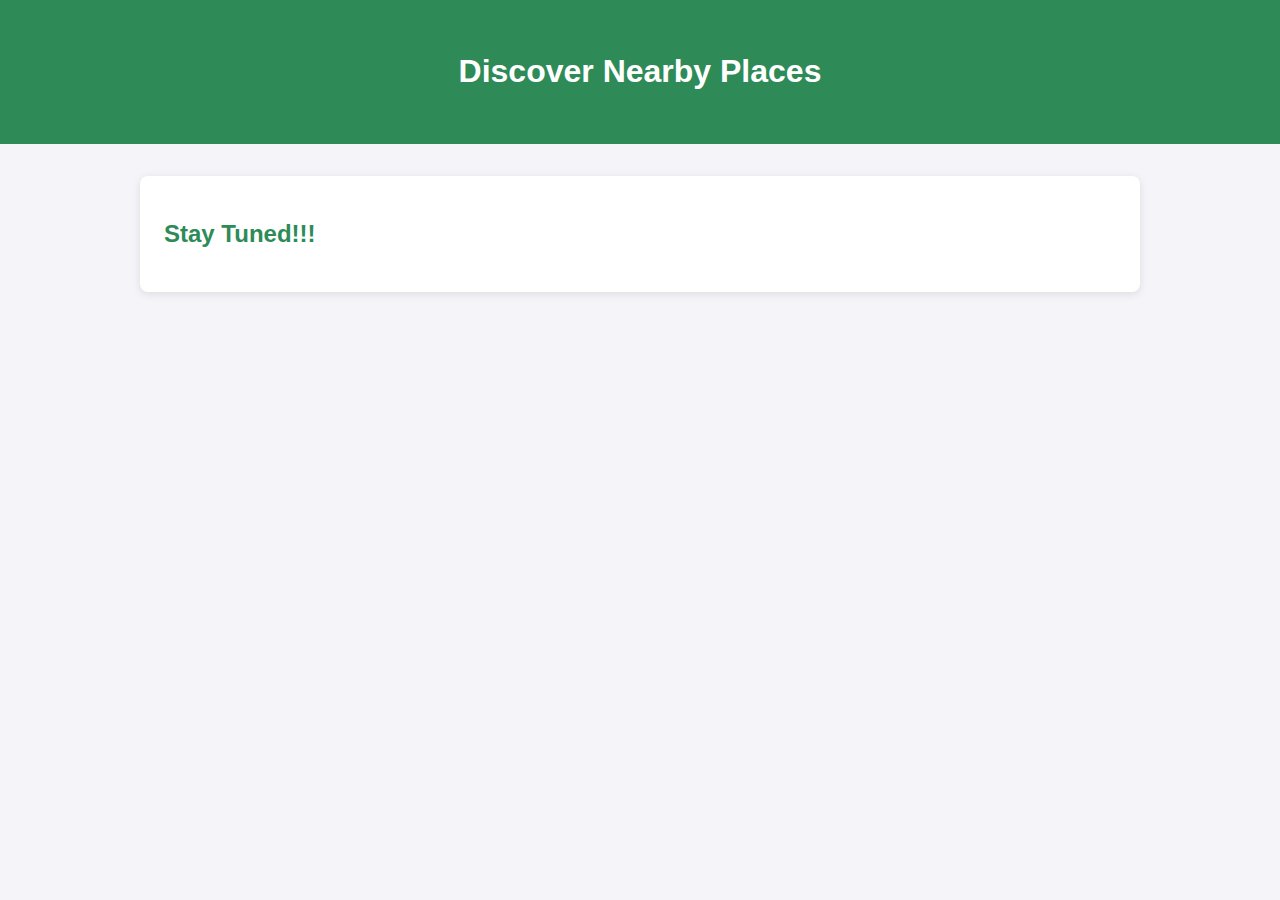
==== init-practice/discover-surroundings.html @ e10f8290 "Version 2" ====
<!DOCTYPE html>
<html lang="en">
<head>
  <meta charset="UTF-8">
  <meta name="viewport" content="width=device-width, initial-scale=1.0">
  <title>Discover Nearby Places</title>
  <style>
    body {
      font-family: 'Segoe UI', Tahoma, Geneva, Verdana, sans-serif;
      margin: 0;
      padding: 0;
      background-color: #f4f4f9;
      color: #333;
    }
    header {
      background-color: #2e8b57;
      color: white;
      padding: 2rem;
      text-align: center;
    }
    main {
      padding: 2rem;
      max-width: 1000px;
      margin: auto;
    }
    section {
      background: white;
      padding: 1.5rem;
      margin-bottom: 2rem;
      border-radius: 8px;
      box-shadow: 0 2px 8px rgba(0,0,0,0.1);
    }
    h2 {
      color: #2e8b57;
    }
    ul {
      padding-left: 1.5rem;
    }
    .waterfall-list li {
      margin-bottom: 0.5rem;
    }
    .section-image {
      width: 100%;
      max-height: 300px;
      object-fit: cover;
      border-radius: 8px;
      margin: 1rem 0;
    }
  </style>
</head>
<body>
  <header>
    <h1>Discover Nearby Places</h1>
  </header>

  <main>
<section>
    <h2> Stay Tuned!!!</h2>
    </section>
  </main>
<!--  <main>-->
<!--    <section>-->
<!--      <h2>Thenmala</h2>-->
<!--      <img src="https://organikos.net/wp-content/uploads/2013/10/then.jpg" alt="Thenmala Eco-Tourism" class="section-image">-->
<!--      <p>Thenmala is India’s first planned eco-tourism destination, located in the Kollam district of Kerala. This picturesque locale offers visitors a harmonious blend of natural beauty, adventure, and cultural experiences.</p>-->
<!--      <h3>Attractions and Activities:</h3>-->
<!--      <ul>-->
<!--        <li><strong>Adventure Zone:</strong> Trekking, mountain biking, and rock climbing.</li>-->
<!--        <li><strong>Leisure Zone:</strong> Serene pathways through sculpted gardens, ideal for relaxation and nature walks. </li>-->
<!--        <li><strong>Butterfly Safari:</strong> A dedicated garden attracts numerous butterfly species, offering a mesmerizing experience for nature enthusiasts. </li>-->
<!--        <li><strong>Musical Fountain:</strong> Water show with music and lights.</li>-->
<!--        <li><strong>Boating:</strong> Scenic boat rides on the Thenmala reservoir.</li>-->
<!--      </ul>-->
<!--      <h3>Accessibility:</h3>-->
<!--      <p>-->
<!--          Well-connected by road and rail, making it easily accessible from our resort. The nearest railway station is Thenmala Railway Station. For those traveling by road, Thenmala is connected by well-maintained highways, ensuring a smooth journey.-->
<!--      </p>-->
<!--    </section>-->

<!--    <section>-->
<!--      <h2>Thirumalai Kovil</h2>-->
<!--      <img src="https://i.ytimg.com/vi/dADfcf6yfVs/maxresdefault.jpg" alt="Thirumalai Kovil" class="section-image">-->
<!--      <p>Located in Panpoli village near Sengottai, Tamil Nadu, this hilltop temple is dedicated to Lord Murugan. Perched at an elevation of approximately 400 meters, the temple offers panoramic views of the surrounding Western Ghats. </p>-->
<!--      <h3>Historical Significance:</h3>-->
<!--      <p>-->
<!--          The temple is believed to have been constructed during the Pandya dynasty. Saint Arunagirinathar, a renowned Tamil poet and devotee of Lord Murugan, has praised this shrine in his hymns.-->
<!--      </p>-->
<!--      <h3>Architecture:</h3>-->
<!--      <p>Originally accessed by 624 steps; now accessible via a hill road.The temple complex includes a shrine for Goddess Thirumalai Kaali Amman and is surrounded by lush coconut plantations and picturesque villages. </p>-->
<!--      <h3>Festivals:</h3>-->
<!--      <p>Major celebration: <strong>Thai Pusam</strong> (January-February).</p>-->
<!--      <h3>Visitor Info:</h3>-->
<!--      <ul>-->
<!--        <li><strong>Timings:</strong> 6:00 AM - 1:30 PM & 4:30 PM - 8:15 PM</li>-->
<!--        <li><strong>Accessibility:</strong> 10 km from Shencottai; Frequent buses available.</li>-->
<!--        <li><strong>Accommodation:</strong> Nearby towns: Tenkasi, Shenkottai, Courtallam.</li>-->
<!--      </ul>-->
<!--    </section>-->

<!--    <section>-->
<!--      <h2>Kasi Viswanathar Temple, Tenkasi</h2>-->
<!--      <img src="https://tntemplesproject.in/wp-content/uploads/2021/02/2018-09-30-7-gv15-2-2-kasi-viswanathar-tenkasi-tirunelveli-17.jpg" alt="Kasi Viswanathar Temple" class="section-image">-->
<!--      <p>Dedicated to Lord Shiva, worshipped here as Kasi Viswanathar, and Parvathi, this 13th-century temple is known as the "Kasi of the South."</p>-->
<!--      <h3>Highlights:</h3>-->
<!--      <ul>-->
<!--        <li><strong>Historical:</strong> Built by Pandya king Parakrama Pandyan; Vedic and Puranic traditions recorded.</li>-->
<!--        <li><strong>Architecture:</strong> Features a 180-foot, seven-tiered gopuram with intricate carvings.</li>-->
<!--      </ul>-->
<!--      <h3>Festivals:</h3>-->
<!--      <ul>-->
<!--        <li>Maasi Maham (Feb-Mar)</li>-->
<!--        <li>Thirukalyanam (Oct-Nov)</li>-->
<!--        <li>Navarathri, Thaipusam</li>-->
<!--      </ul>-->
<!--      <h3>Visiting Info:</h3>-->
<!--      <ul>-->
<!--        <li><strong>Timings:</strong> 6:00 AM - 12:00 PM & 4:00 PM - 8:30 PM</li>-->
<!--        <li><strong>Location:</strong> 1.5 km from Tenkasi Bus Station; 5 km from Courtallam</li>-->
<!--      </ul>-->
<!--    </section>-->

<!--    <section>-->
<!--      <h2>Waterfalls Around Courtallam</h2>-->
<!--      <img src="https://upload.wikimedia.org/wikipedia/commons/2/2d/Courtallam_Five_Falls.jpg" alt="Courtallam Waterfalls" class="section-image">-->
<!--      <ul class="waterfall-list">-->
<!--        <li><strong>Five Falls:</strong> Splits into five streams, resembling a cobra’s head.</li>-->
<!--        <li><strong>Old Courtallam Falls:</strong> A 200-ft fall with gentle steps; peaceful ambiance.</li>-->
<!--        <li><strong>Shenbaga Devi Falls:</strong> 42-ft fall amidst forests with temple and ancient inscriptions.</li>-->
<!--        <li><strong>Honey Falls:</strong> Remote, clear waters, reached by forest trek.</li>-->
<!--        <li><strong>Tiger Falls:</strong> Smaller, quiet fall near the main town.</li>-->
<!--        <li><strong>Small Falls:</strong> Safe and ideal for children and the elderly.</li>-->
<!--        <li><strong>Fruit Garden Falls:</strong> Surrounded by orchards; also called Orchard Falls.</li>-->
<!--        <li><strong>Palaruvi Falls:</strong> In Kerala; 91 meters high, known as "Stream of Milk."</li>-->
<!--      </ul>-->
<!--      <p>Note: Check local conditions before visiting, especially during monsoon.</p>-->
<!--    </section>-->
<!--  </main>-->
</body>
</html>
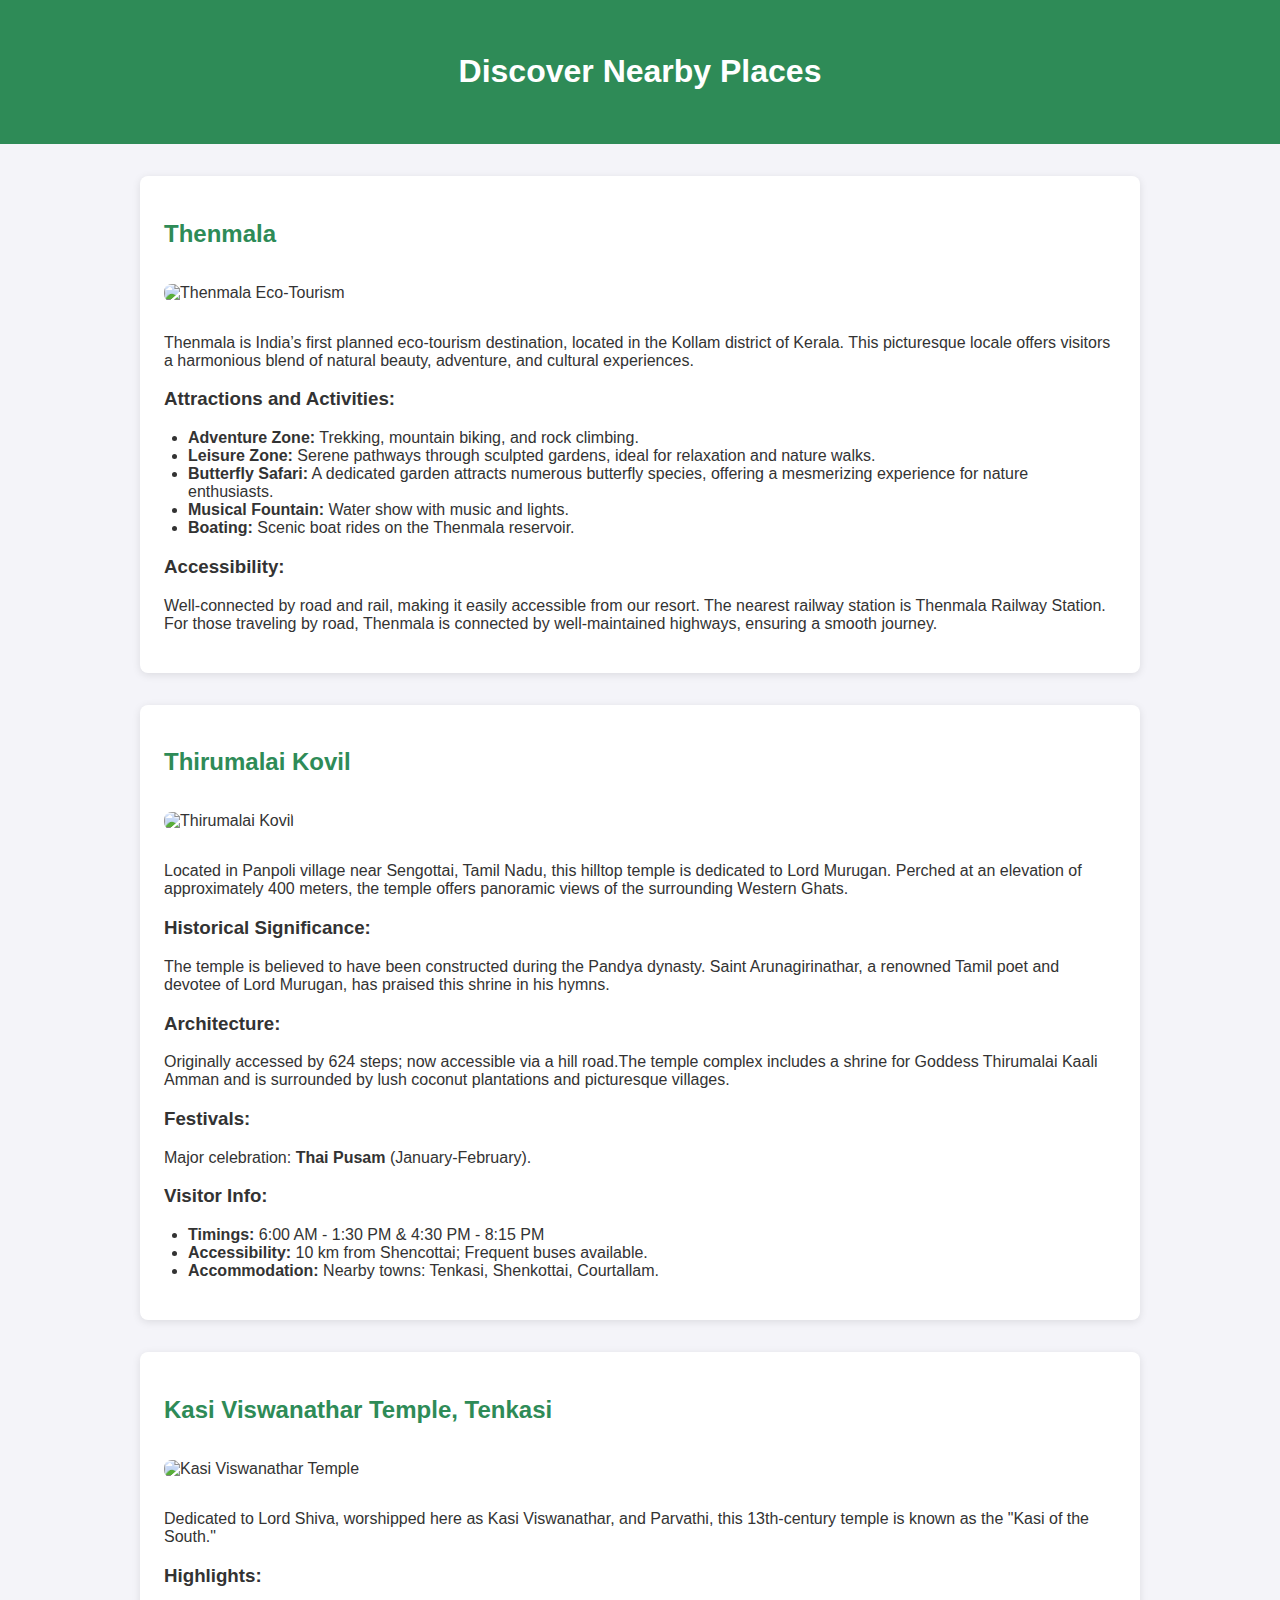
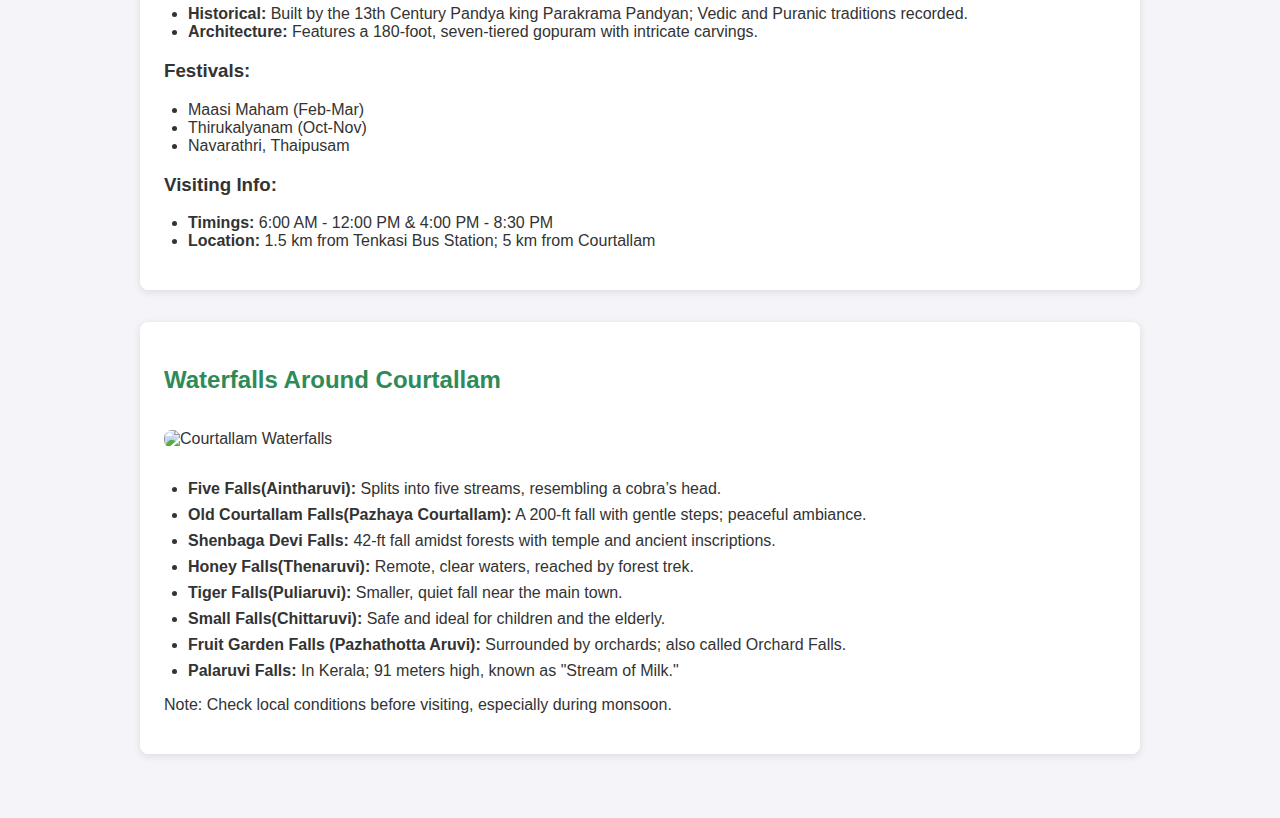
==== commit 7a9e3bd3: "Added discover nearby places" ====
--- a/init-practice/discover-surroundings.html
+++ b/init-practice/discover-surroundings.html
@@ -53,87 +53,87 @@
     <h1>Discover Nearby Places</h1>
   </header>
 
+<!--  <main>-->
+<!--<section>-->
+<!--    <h2> Stay Tuned!!!</h2>-->
+<!--    </section>-->
+<!--  </main>-->
   <main>
-<section>
-    <h2> Stay Tuned!!!</h2>
+    <section>
+      <h2>Thenmala</h2>
+      <img src="https://organikos.net/wp-content/uploads/2013/10/then.jpg" alt="Thenmala Eco-Tourism" class="section-image">
+      <p>Thenmala is India’s first planned eco-tourism destination, located in the Kollam district of Kerala. This picturesque locale offers visitors a harmonious blend of natural beauty, adventure, and cultural experiences.</p>
+      <h3>Attractions and Activities:</h3>
+      <ul>
+        <li><strong>Adventure Zone:</strong> Trekking, mountain biking, and rock climbing.</li>
+        <li><strong>Leisure Zone:</strong> Serene pathways through sculpted gardens, ideal for relaxation and nature walks. </li>
+        <li><strong>Butterfly Safari:</strong> A dedicated garden attracts numerous butterfly species, offering a mesmerizing experience for nature enthusiasts. </li>
+        <li><strong>Musical Fountain:</strong> Water show with music and lights.</li>
+        <li><strong>Boating:</strong> Scenic boat rides on the Thenmala reservoir.</li>
+      </ul>
+      <h3>Accessibility:</h3>
+      <p>
+          Well-connected by road and rail, making it easily accessible from our resort. The nearest railway station is Thenmala Railway Station. For those traveling by road, Thenmala is connected by well-maintained highways, ensuring a smooth journey.
+      </p>
+    </section>
+
+    <section>
+      <h2>Thirumalai Kovil</h2>
+      <img src="https://i.ytimg.com/vi/dADfcf6yfVs/maxresdefault.jpg" alt="Thirumalai Kovil" class="section-image">
+      <p>Located in Panpoli village near Sengottai, Tamil Nadu, this hilltop temple is dedicated to Lord Murugan. Perched at an elevation of approximately 400 meters, the temple offers panoramic views of the surrounding Western Ghats. </p>
+      <h3>Historical Significance:</h3>
+      <p>
+          The temple is believed to have been constructed during the Pandya dynasty. Saint Arunagirinathar, a renowned Tamil poet and devotee of Lord Murugan, has praised this shrine in his hymns.
+      </p>
+      <h3>Architecture:</h3>
+      <p>Originally accessed by 624 steps; now accessible via a hill road.The temple complex includes a shrine for Goddess Thirumalai Kaali Amman and is surrounded by lush coconut plantations and picturesque villages. </p>
+      <h3>Festivals:</h3>
+      <p>Major celebration: <strong>Thai Pusam</strong> (January-February).</p>
+      <h3>Visitor Info:</h3>
+      <ul>
+        <li><strong>Timings:</strong> 6:00 AM - 1:30 PM & 4:30 PM - 8:15 PM</li>
+        <li><strong>Accessibility:</strong> 10 km from Shencottai; Frequent buses available.</li>
+        <li><strong>Accommodation:</strong> Nearby towns: Tenkasi, Shenkottai, Courtallam.</li>
+      </ul>
+    </section>
+
+    <section>
+      <h2>Kasi Viswanathar Temple, Tenkasi</h2>
+      <img src="https://tntemplesproject.in/wp-content/uploads/2021/02/2018-09-30-7-gv15-2-2-kasi-viswanathar-tenkasi-tirunelveli-17.jpg" alt="Kasi Viswanathar Temple" class="section-image">
+      <p>Dedicated to Lord Shiva, worshipped here as Kasi Viswanathar, and Parvathi, this 13th-century temple is known as the "Kasi of the South."</p>
+      <h3>Highlights:</h3>
+      <ul>
+        <li><strong>Historical:</strong> Built by the 13th Century Pandya king Parakrama Pandyan; Vedic and Puranic traditions recorded.</li>
+        <li><strong>Architecture:</strong> Features a 180-foot, seven-tiered gopuram with intricate carvings.</li>
+      </ul>
+      <h3>Festivals:</h3>
+      <ul>
+        <li>Maasi Maham (Feb-Mar)</li>
+        <li>Thirukalyanam (Oct-Nov)</li>
+        <li>Navarathri, Thaipusam</li>
+      </ul>
+      <h3>Visiting Info:</h3>
+      <ul>
+        <li><strong>Timings:</strong> 6:00 AM - 12:00 PM & 4:00 PM - 8:30 PM</li>
+        <li><strong>Location:</strong> 1.5 km from Tenkasi Bus Station; 5 km from Courtallam</li>
+      </ul>
+    </section>
+
+    <section>
+      <h2>Waterfalls Around Courtallam</h2>
+      <img src="https://avathioutdoors.gumlet.io/travelGuide/dev/kanyakumari_P4857.jpg?format=webp&w=600&dpr=2.6" alt="Courtallam Waterfalls" class="section-image">
+      <ul class="waterfall-list">
+        <li><strong>Five Falls(Aintharuvi):</strong> Splits into five streams, resembling a cobra’s head.</li>
+        <li><strong>Old Courtallam Falls(Pazhaya Courtallam):</strong> A 200-ft fall with gentle steps; peaceful ambiance.</li>
+        <li><strong>Shenbaga Devi Falls:</strong> 42-ft fall amidst forests with temple and ancient inscriptions.</li>
+        <li><strong>Honey Falls(Thenaruvi):</strong> Remote, clear waters, reached by forest trek.</li>
+        <li><strong>Tiger Falls(Puliaruvi):</strong> Smaller, quiet fall near the main town.</li>
+        <li><strong>Small Falls(Chittaruvi):</strong> Safe and ideal for children and the elderly.</li>
+        <li><strong>Fruit Garden Falls (Pazhathotta Aruvi):</strong> Surrounded by orchards; also called Orchard Falls.</li>
+        <li><strong>Palaruvi Falls:</strong> In Kerala; 91 meters high, known as "Stream of Milk."</li>
+      </ul>
+      <p>Note: Check local conditions before visiting, especially during monsoon.</p>
     </section>
   </main>
-<!--  <main>-->
-<!--    <section>-->
-<!--      <h2>Thenmala</h2>-->
-<!--      <img src="https://organikos.net/wp-content/uploads/2013/10/then.jpg" alt="Thenmala Eco-Tourism" class="section-image">-->
-<!--      <p>Thenmala is India’s first planned eco-tourism destination, located in the Kollam district of Kerala. This picturesque locale offers visitors a harmonious blend of natural beauty, adventure, and cultural experiences.</p>-->
-<!--      <h3>Attractions and Activities:</h3>-->
-<!--      <ul>-->
-<!--        <li><strong>Adventure Zone:</strong> Trekking, mountain biking, and rock climbing.</li>-->
-<!--        <li><strong>Leisure Zone:</strong> Serene pathways through sculpted gardens, ideal for relaxation and nature walks. </li>-->
-<!--        <li><strong>Butterfly Safari:</strong> A dedicated garden attracts numerous butterfly species, offering a mesmerizing experience for nature enthusiasts. </li>-->
-<!--        <li><strong>Musical Fountain:</strong> Water show with music and lights.</li>-->
-<!--        <li><strong>Boating:</strong> Scenic boat rides on the Thenmala reservoir.</li>-->
-<!--      </ul>-->
-<!--      <h3>Accessibility:</h3>-->
-<!--      <p>-->
-<!--          Well-connected by road and rail, making it easily accessible from our resort. The nearest railway station is Thenmala Railway Station. For those traveling by road, Thenmala is connected by well-maintained highways, ensuring a smooth journey.-->
-<!--      </p>-->
-<!--    </section>-->
-
-<!--    <section>-->
-<!--      <h2>Thirumalai Kovil</h2>-->
-<!--      <img src="https://i.ytimg.com/vi/dADfcf6yfVs/maxresdefault.jpg" alt="Thirumalai Kovil" class="section-image">-->
-<!--      <p>Located in Panpoli village near Sengottai, Tamil Nadu, this hilltop temple is dedicated to Lord Murugan. Perched at an elevation of approximately 400 meters, the temple offers panoramic views of the surrounding Western Ghats. </p>-->
-<!--      <h3>Historical Significance:</h3>-->
-<!--      <p>-->
-<!--          The temple is believed to have been constructed during the Pandya dynasty. Saint Arunagirinathar, a renowned Tamil poet and devotee of Lord Murugan, has praised this shrine in his hymns.-->
-<!--      </p>-->
-<!--      <h3>Architecture:</h3>-->
-<!--      <p>Originally accessed by 624 steps; now accessible via a hill road.The temple complex includes a shrine for Goddess Thirumalai Kaali Amman and is surrounded by lush coconut plantations and picturesque villages. </p>-->
-<!--      <h3>Festivals:</h3>-->
-<!--      <p>Major celebration: <strong>Thai Pusam</strong> (January-February).</p>-->
-<!--      <h3>Visitor Info:</h3>-->
-<!--      <ul>-->
-<!--        <li><strong>Timings:</strong> 6:00 AM - 1:30 PM & 4:30 PM - 8:15 PM</li>-->
-<!--        <li><strong>Accessibility:</strong> 10 km from Shencottai; Frequent buses available.</li>-->
-<!--        <li><strong>Accommodation:</strong> Nearby towns: Tenkasi, Shenkottai, Courtallam.</li>-->
-<!--      </ul>-->
-<!--    </section>-->
-
-<!--    <section>-->
-<!--      <h2>Kasi Viswanathar Temple, Tenkasi</h2>-->
-<!--      <img src="https://tntemplesproject.in/wp-content/uploads/2021/02/2018-09-30-7-gv15-2-2-kasi-viswanathar-tenkasi-tirunelveli-17.jpg" alt="Kasi Viswanathar Temple" class="section-image">-->
-<!--      <p>Dedicated to Lord Shiva, worshipped here as Kasi Viswanathar, and Parvathi, this 13th-century temple is known as the "Kasi of the South."</p>-->
-<!--      <h3>Highlights:</h3>-->
-<!--      <ul>-->
-<!--        <li><strong>Historical:</strong> Built by Pandya king Parakrama Pandyan; Vedic and Puranic traditions recorded.</li>-->
-<!--        <li><strong>Architecture:</strong> Features a 180-foot, seven-tiered gopuram with intricate carvings.</li>-->
-<!--      </ul>-->
-<!--      <h3>Festivals:</h3>-->
-<!--      <ul>-->
-<!--        <li>Maasi Maham (Feb-Mar)</li>-->
-<!--        <li>Thirukalyanam (Oct-Nov)</li>-->
-<!--        <li>Navarathri, Thaipusam</li>-->
-<!--      </ul>-->
-<!--      <h3>Visiting Info:</h3>-->
-<!--      <ul>-->
-<!--        <li><strong>Timings:</strong> 6:00 AM - 12:00 PM & 4:00 PM - 8:30 PM</li>-->
-<!--        <li><strong>Location:</strong> 1.5 km from Tenkasi Bus Station; 5 km from Courtallam</li>-->
-<!--      </ul>-->
-<!--    </section>-->
-
-<!--    <section>-->
-<!--      <h2>Waterfalls Around Courtallam</h2>-->
-<!--      <img src="https://upload.wikimedia.org/wikipedia/commons/2/2d/Courtallam_Five_Falls.jpg" alt="Courtallam Waterfalls" class="section-image">-->
-<!--      <ul class="waterfall-list">-->
-<!--        <li><strong>Five Falls:</strong> Splits into five streams, resembling a cobra’s head.</li>-->
-<!--        <li><strong>Old Courtallam Falls:</strong> A 200-ft fall with gentle steps; peaceful ambiance.</li>-->
-<!--        <li><strong>Shenbaga Devi Falls:</strong> 42-ft fall amidst forests with temple and ancient inscriptions.</li>-->
-<!--        <li><strong>Honey Falls:</strong> Remote, clear waters, reached by forest trek.</li>-->
-<!--        <li><strong>Tiger Falls:</strong> Smaller, quiet fall near the main town.</li>-->
-<!--        <li><strong>Small Falls:</strong> Safe and ideal for children and the elderly.</li>-->
-<!--        <li><strong>Fruit Garden Falls:</strong> Surrounded by orchards; also called Orchard Falls.</li>-->
-<!--        <li><strong>Palaruvi Falls:</strong> In Kerala; 91 meters high, known as "Stream of Milk."</li>-->
-<!--      </ul>-->
-<!--      <p>Note: Check local conditions before visiting, especially during monsoon.</p>-->
-<!--    </section>-->
-<!--  </main>-->
 </body>
 </html>
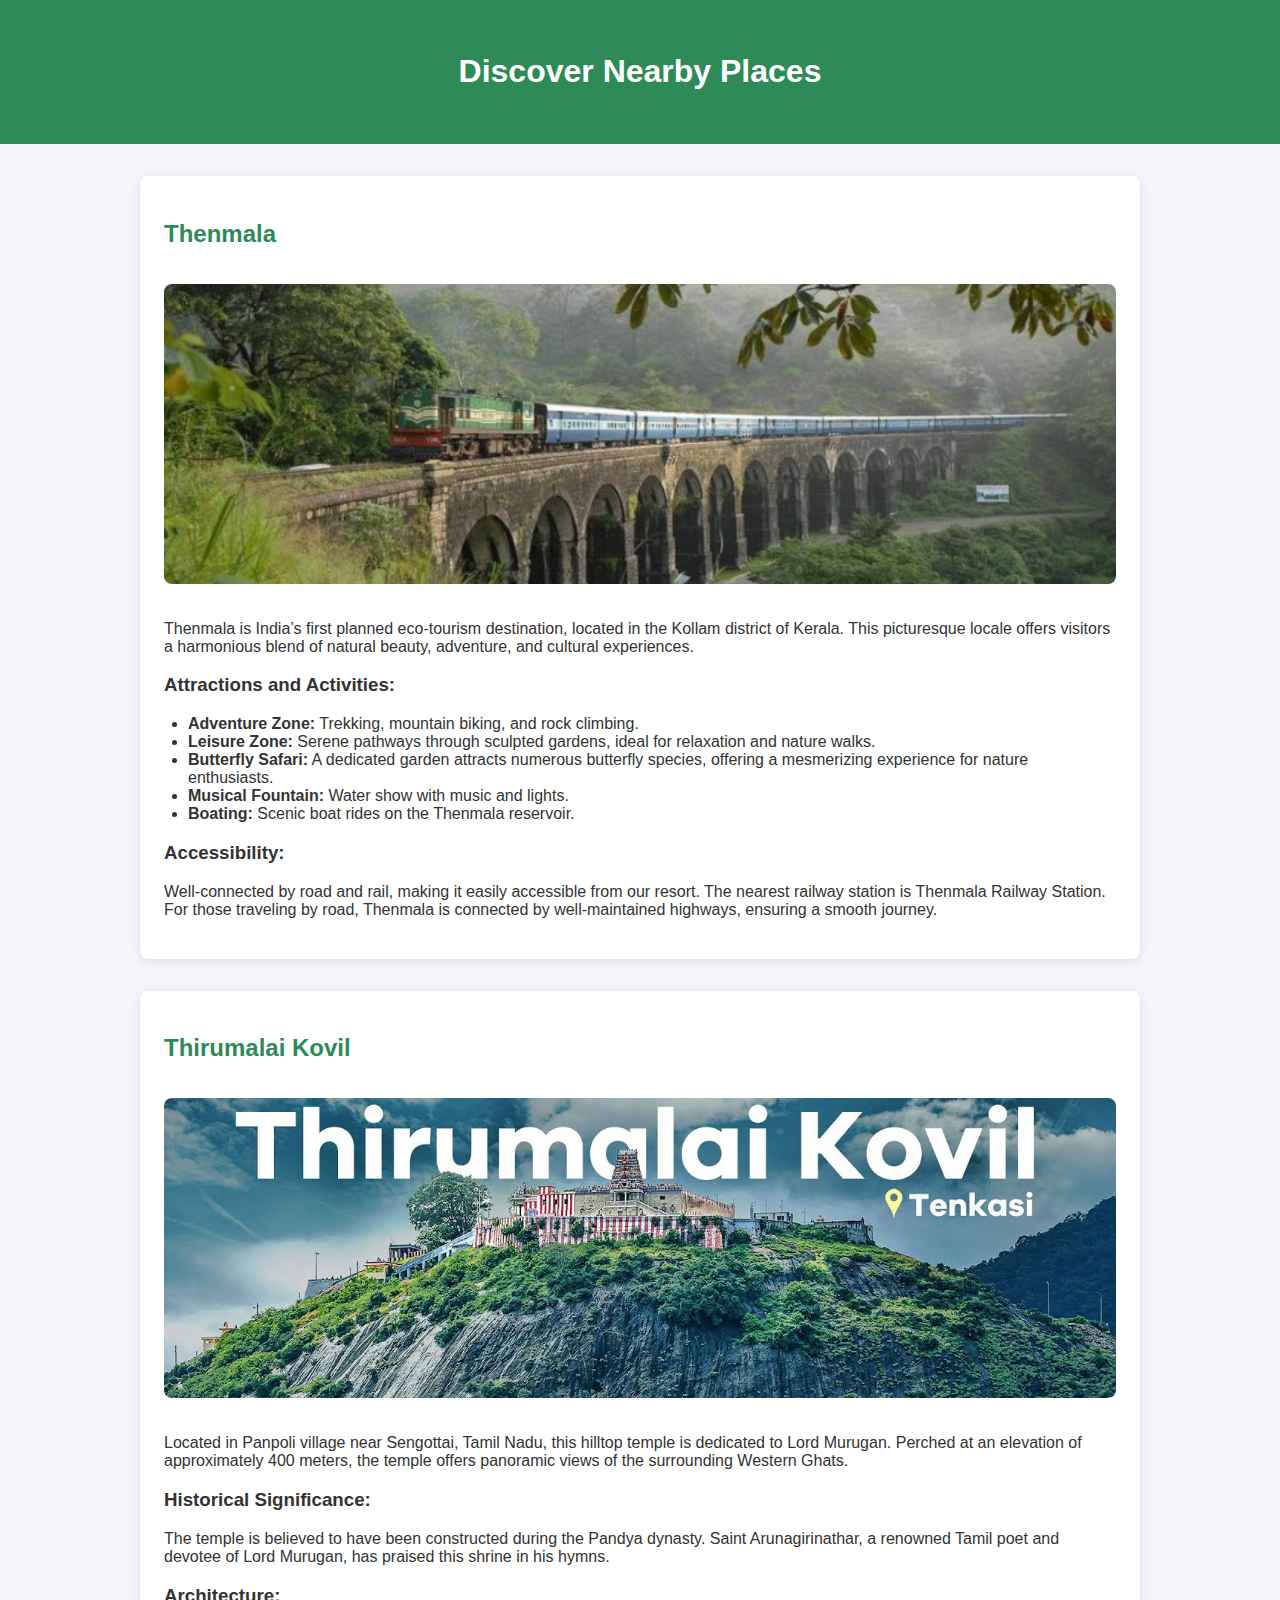
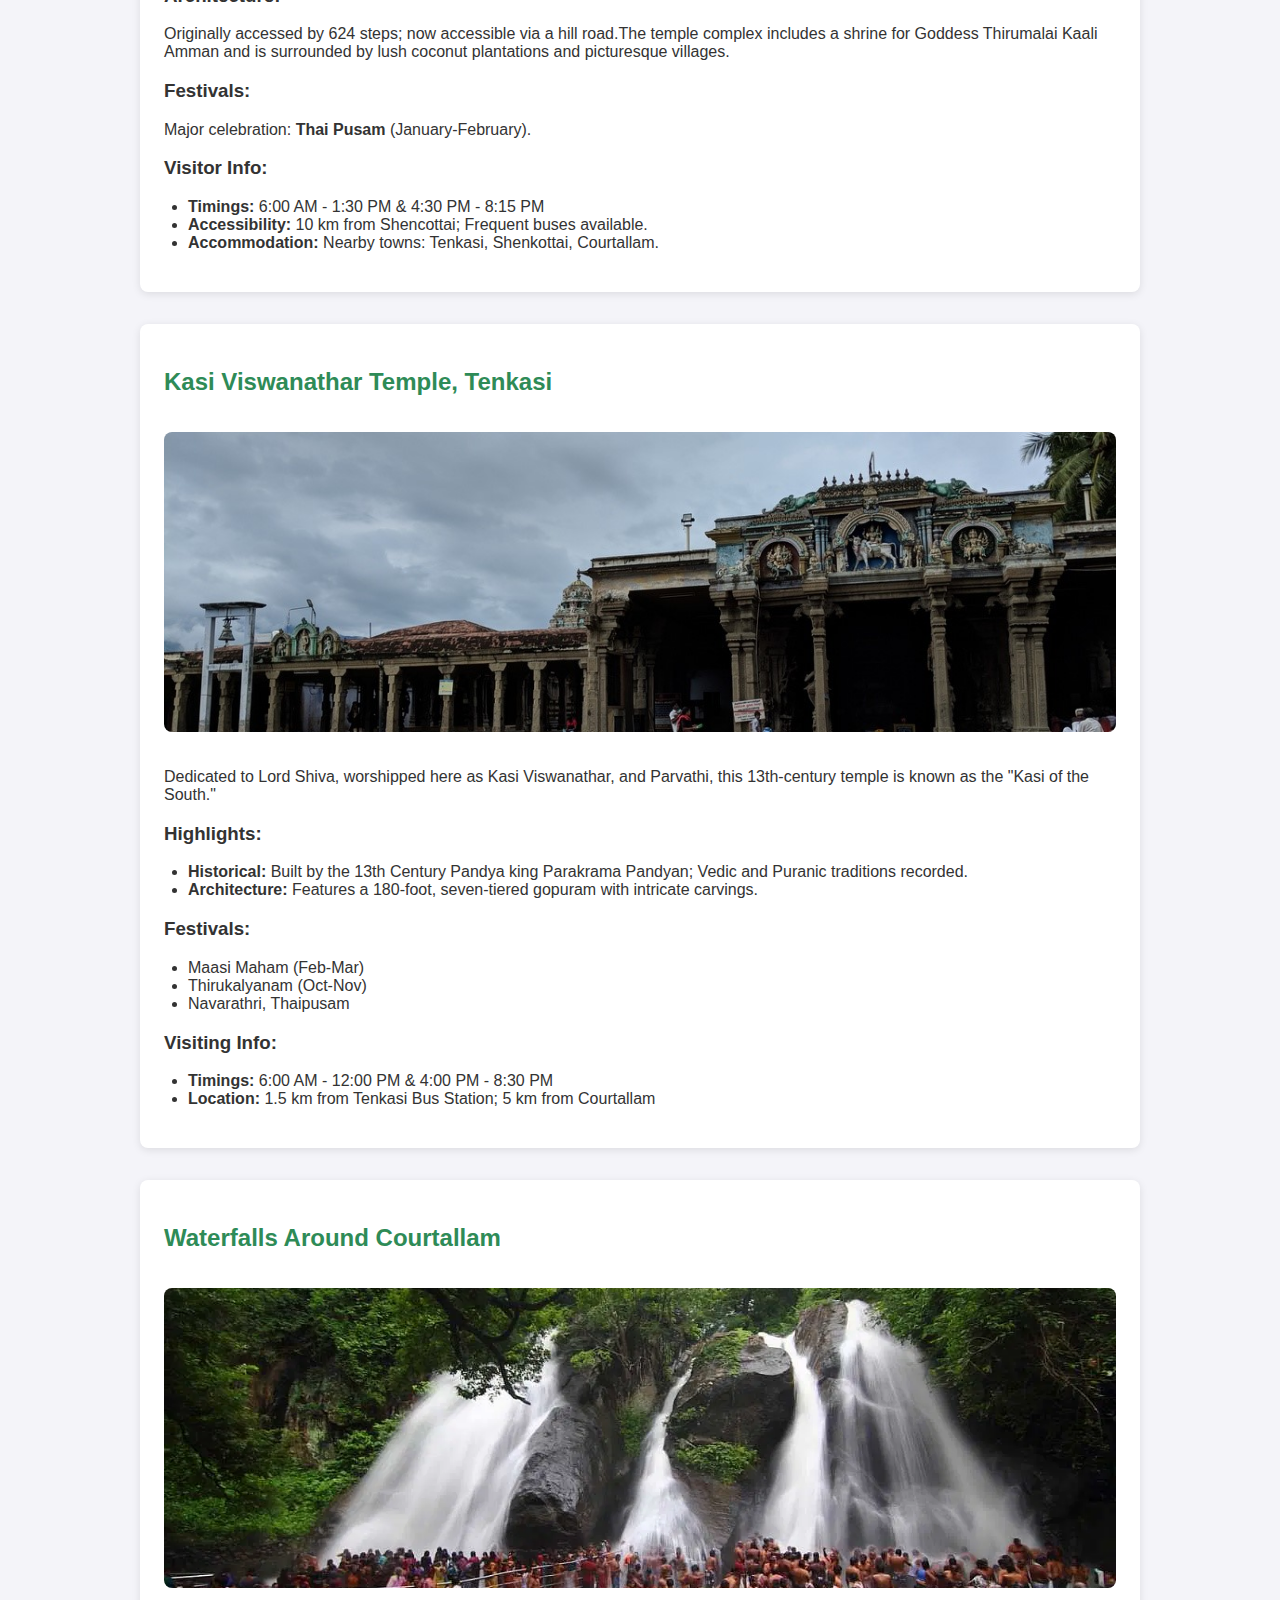
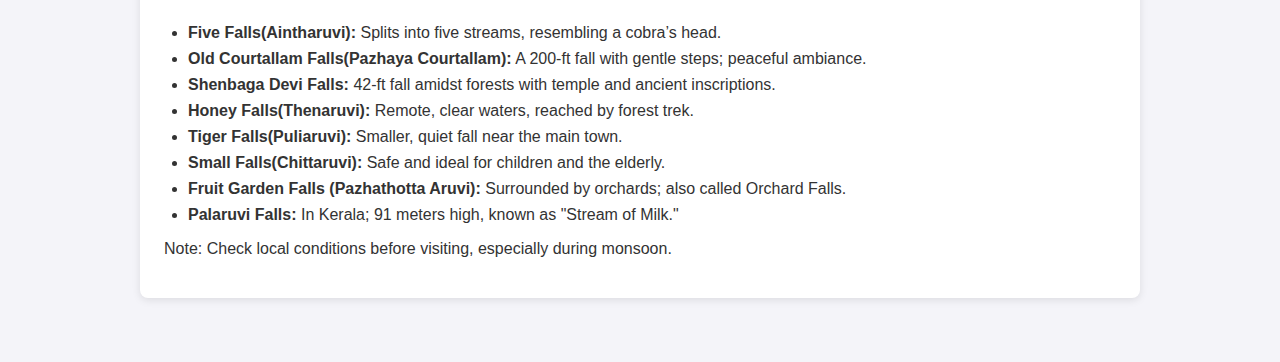
==== commit 9cec8218: "Localised images" ====
--- a/init-practice/discover-surroundings.html
+++ b/init-practice/discover-surroundings.html
@@ -53,15 +53,11 @@
     <h1>Discover Nearby Places</h1>
   </header>
 
-<!--  <main>-->
-<!--<section>-->
-<!--    <h2> Stay Tuned!!!</h2>-->
-<!--    </section>-->
-<!--  </main>-->
+
   <main>
     <section>
       <h2>Thenmala</h2>
-      <img src="https://organikos.net/wp-content/uploads/2013/10/then.jpg" alt="Thenmala Eco-Tourism" class="section-image">
+      <img src="./Photos/thenmala.jpg" alt="Thenmala Eco-Tourism" class="section-image">
       <p>Thenmala is India’s first planned eco-tourism destination, located in the Kollam district of Kerala. This picturesque locale offers visitors a harmonious blend of natural beauty, adventure, and cultural experiences.</p>
       <h3>Attractions and Activities:</h3>
       <ul>
@@ -79,7 +75,7 @@
 
     <section>
       <h2>Thirumalai Kovil</h2>
-      <img src="https://i.ytimg.com/vi/dADfcf6yfVs/maxresdefault.jpg" alt="Thirumalai Kovil" class="section-image">
+      <img src="./Photos/Thirumalai-kovil.jpg" alt="Thirumalai Kovil" class="section-image">
       <p>Located in Panpoli village near Sengottai, Tamil Nadu, this hilltop temple is dedicated to Lord Murugan. Perched at an elevation of approximately 400 meters, the temple offers panoramic views of the surrounding Western Ghats. </p>
       <h3>Historical Significance:</h3>
       <p>
@@ -99,7 +95,7 @@
 
     <section>
       <h2>Kasi Viswanathar Temple, Tenkasi</h2>
-      <img src="https://tntemplesproject.in/wp-content/uploads/2021/02/2018-09-30-7-gv15-2-2-kasi-viswanathar-tenkasi-tirunelveli-17.jpg" alt="Kasi Viswanathar Temple" class="section-image">
+      <img src="./Photos/kasi-viswanathar-tenkasi.jpg" alt="Kasi Viswanathar Temple" class="section-image">
       <p>Dedicated to Lord Shiva, worshipped here as Kasi Viswanathar, and Parvathi, this 13th-century temple is known as the "Kasi of the South."</p>
       <h3>Highlights:</h3>
       <ul>
@@ -121,7 +117,7 @@
 
     <section>
       <h2>Waterfalls Around Courtallam</h2>
-      <img src="https://avathioutdoors.gumlet.io/travelGuide/dev/kanyakumari_P4857.jpg?format=webp&w=600&dpr=2.6" alt="Courtallam Waterfalls" class="section-image">
+      <img src="./Photos/falls.jpg" alt="Courtallam Waterfalls" class="section-image">
       <ul class="waterfall-list">
         <li><strong>Five Falls(Aintharuvi):</strong> Splits into five streams, resembling a cobra’s head.</li>
         <li><strong>Old Courtallam Falls(Pazhaya Courtallam):</strong> A 200-ft fall with gentle steps; peaceful ambiance.</li>
